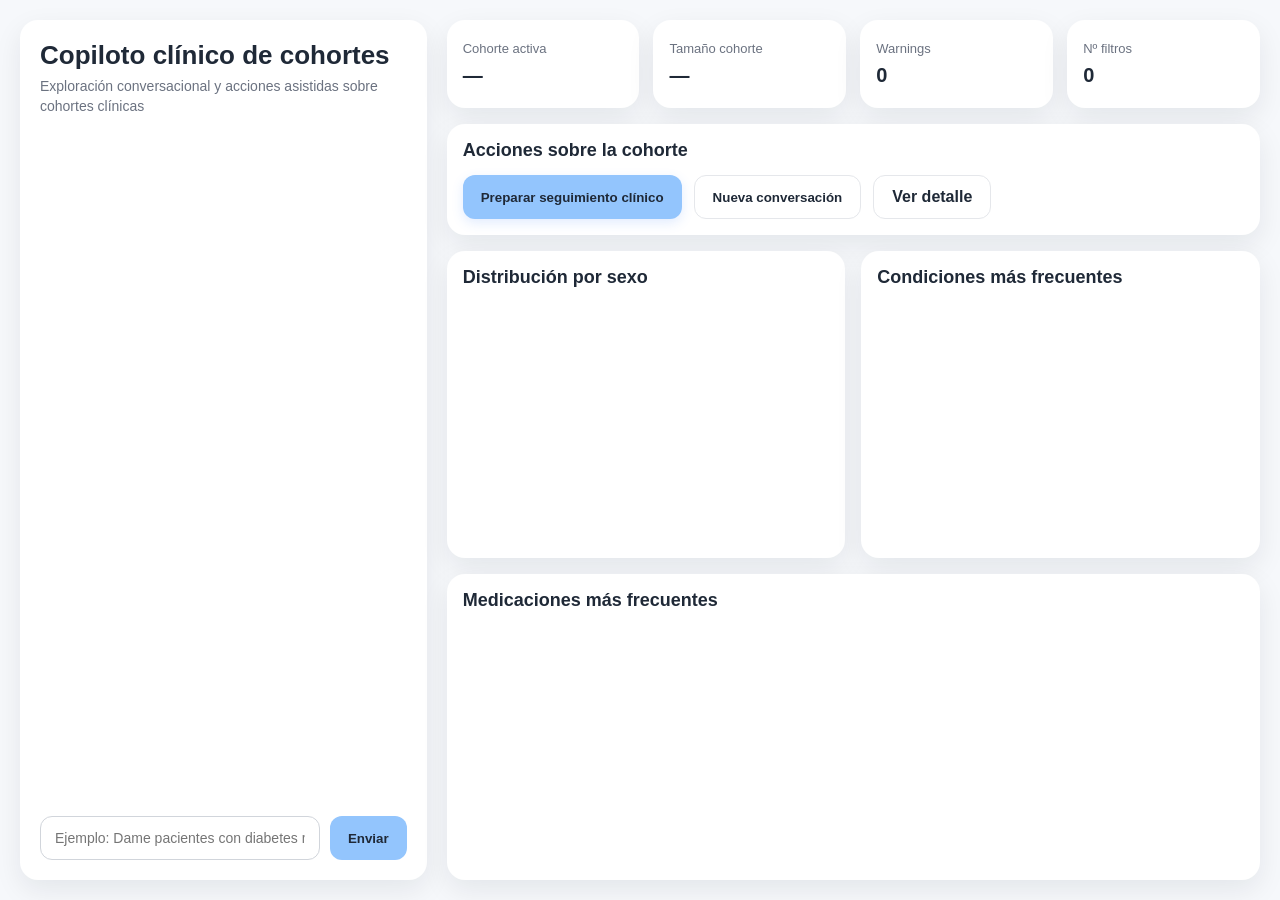
==== frontend/index.html @ 21d8b42e "Primera aproximación al frontend realizada. Falta refinarla y ver que añadir." ====
<!DOCTYPE html>
<html lang="es">
<head>
  <meta charset="UTF-8" />
  <meta name="viewport" content="width=device-width, initial-scale=1.0" />
  <title>Copiloto clínico de cohortes</title>
  <link rel="stylesheet" href="./styles.css" />
  <script src="https://cdn.plot.ly/plotly-2.35.2.min.js"></script>
</head>
<body>
  <div class="app main-app">
    <aside class="chat-column">
      <div class="panel">
        <div class="panel-header">
          <h1>Copiloto clínico de cohortes</h1>
          <p class="subtitle">
            Exploración conversacional y acciones asistidas sobre cohortes clínicas
          </p>
        </div>

        <div id="chat-messages" class="chat-messages"></div>

        <form id="chat-form" class="chat-form">
          <input
            id="chat-input"
            type="text"
            placeholder="Ejemplo: Dame pacientes con diabetes mayores de 65 años"
            autocomplete="off"
          />
          <button type="submit">Enviar</button>
        </form>
      </div>
    </aside>

    <main class="dashboard-column dashboard-main">
      <section class="summary-grid">
        <div class="summary-card">
          <span class="summary-label">Cohorte activa</span>
          <span id="cohort-id" class="summary-value">—</span>
        </div>

        <div class="summary-card">
          <span class="summary-label">Tamaño cohorte</span>
          <span id="cohort-size" class="summary-value">—</span>
        </div>

        <div class="summary-card">
          <span class="summary-label">Warnings</span>
          <span id="warnings-count" class="summary-value">0</span>
        </div>

        <div class="summary-card">
          <span class="summary-label">Nº filtros</span>
          <span id="filters-count" class="summary-value">0</span>
        </div>
      </section>

      <section class="actions-section">
        <div class="card actions-card">
          <div class="card-header">
            <h2>Acciones sobre la cohorte</h2>
          </div>
          <div class="actions-row">
            <button id="followup-btn" class="primary-action-btn">
              Preparar seguimiento clínico
            </button>

            <button id="reset-btn" class="secondary-action-btn">
              Nueva conversación
            </button>

            <a class="secondary-link-btn" href="./stats.html">
              Ver detalle
            </a>
          </div>
        </div>
      </section>

      <section class="charts-grid main-charts-grid">
        <div class="card chart-card">
          <div class="card-header">
            <h2>Distribución por sexo</h2>
          </div>
          <div id="sex-chart" class="chart chart-main"></div>
        </div>

        <div class="card chart-card">
          <div class="card-header">
            <h2>Condiciones más frecuentes</h2>
          </div>
          <div id="conditions-chart" class="chart chart-main"></div>
        </div>

        <div class="card chart-card full-width">
          <div class="card-header">
            <h2>Medicaciones más frecuentes</h2>
          </div>
          <div id="medications-chart" class="chart chart-main-large"></div>
        </div>
      </section>
    </main>
  </div>

  <script src="./app.js"></script>
</body>
</html>
---- frontend/styles.css ----
* {
  box-sizing: border-box;
}

:root {
  --bg: #f6f8fb;
  --panel: #ffffff;
  --border: #e5e7eb;
  --text: #1f2937;
  --muted: #6b7280;
  --shadow: 0 10px 28px rgba(15, 23, 42, 0.08);
  --radius: 18px;
  --user-bg: #dbeafe;
  --bot-bg: #f3f4f6;
  --primary: #93c5fd;
  --primary-dark: #60a5fa;
}

html,
body {
  margin: 0;
  font-family: Arial, sans-serif;
  background: var(--bg);
  color: var(--text);
}

body {
  min-height: 100vh;
}

.main-app {
  display: grid;
  grid-template-columns: 1fr 2fr;
  gap: 20px;
  height: 100vh;
  padding: 20px;
}

.chat-column,
.dashboard-column {
  min-width: 0;
  min-height: 0;
}

.panel,
.card,
.summary-card {
  background: var(--panel);
  border-radius: var(--radius);
  box-shadow: var(--shadow);
}

.panel {
  height: calc(100vh - 40px);
  display: flex;
  flex-direction: column;
  padding: 20px;
}

.panel-header {
  margin-bottom: 16px;
}

h1 {
  margin: 0 0 6px 0;
  font-size: 26px;
  line-height: 1.2;
}

.subtitle {
  margin: 0;
  color: var(--muted);
  font-size: 14px;
  line-height: 1.4;
}

.chat-messages {
  flex: 1;
  overflow-y: auto;
  padding: 8px 4px;
  margin-bottom: 16px;
}

.message {
  margin-bottom: 14px;
  padding: 12px 14px;
  border-radius: 16px;
  line-height: 1.5;
  white-space: pre-wrap;
}

.message.user {
  background: var(--user-bg);
  margin-left: 30px;
}

.message.bot {
  background: var(--bot-bg);
  margin-right: 30px;
}

.chat-form {
  display: flex;
  gap: 10px;
}

.chat-form input {
  flex: 1;
  padding: 13px 14px;
  border-radius: 12px;
  border: 1px solid #d1d5db;
  outline: none;
  font-size: 14px;
}

.chat-form input:focus {
  border-color: var(--primary-dark);
  box-shadow: 0 0 0 4px rgba(147, 197, 253, 0.2);
}

.chat-form button {
  border: none;
  border-radius: 12px;
  padding: 12px 18px;
  background: var(--primary);
  cursor: pointer;
  font-weight: 700;
  color: #1f2937;
}

.chat-form button:hover {
  background: var(--primary-dark);
}

.dashboard-main {
  display: grid;
  grid-template-rows: auto auto 1fr;
  gap: 16px;
}

.summary-grid {
  display: grid;
  grid-template-columns: repeat(4, 1fr);
  gap: 14px;
}

.summary-card {
  padding: 16px;
  min-height: 88px;
  display: flex;
  flex-direction: column;
  justify-content: center;
}

.summary-label {
  font-size: 13px;
  color: var(--muted);
  margin-bottom: 8px;
}

.summary-value {
  font-size: 20px;
  font-weight: 700;
  word-break: break-word;
}

.actions-card {
  padding: 16px;
}

.actions-row {
  display: flex;
  gap: 12px;
  flex-wrap: wrap;
}

.primary-action-btn,
.secondary-link-btn,
.secondary-action-btn {
  border: none;
  border-radius: 12px;
  padding: 12px 18px;
  cursor: pointer;
  font-weight: 700;
  color: #1f2937;
  text-decoration: none;
  display: inline-flex;
  align-items: center;
}

.primary-action-btn {
  background: var(--primary);
  box-shadow: 0 4px 12px rgba(59, 130, 246, 0.15);
}

.primary-action-btn:hover {
  background: var(--primary-dark);
}

.primary-action-btn:disabled {
  cursor: not-allowed;
  opacity: 0.7;
}

.secondary-link-btn,
.secondary-action-btn {
  background: #ffffff;
  border: 1px solid var(--border);
}

.secondary-link-btn:hover,
.secondary-action-btn:hover {
  background: #f9fafb;
}

.main-charts-grid {
  display: grid;
  grid-template-columns: 1fr 1fr;
  gap: 16px;
  min-height: 0;
}

.chart-card {
  padding: 16px;
  min-height: 0;
}

.full-width {
  grid-column: 1 / -1;
}

.chart {
  width: 100%;
}

.chart-main {
  height: 250px;
}

.chart-main-large {
  height: 260px;
}

.card {
  padding: 16px;
}

.card-header {
  display: flex;
  align-items: center;
  justify-content: space-between;
  margin-bottom: 14px;
}

.card-header h2 {
  margin: 0;
  font-size: 18px;
}

.table-wrapper {
  overflow: auto;
}

.data-table {
  width: 100%;
  border-collapse: collapse;
  font-size: 14px;
}

.data-table th,
.data-table td {
  text-align: left;
  padding: 10px 12px;
  border-bottom: 1px solid var(--border);
  vertical-align: top;
}

.data-table th {
  font-size: 13px;
  color: var(--muted);
  font-weight: 700;
}

.followup-table td,
.followup-table th {
  white-space: nowrap;
}

.followup-table td:nth-child(10),
.followup-table td:nth-child(11) {
  white-space: normal;
  min-width: 220px;
}

.empty-cell {
  color: var(--muted);
  text-align: center;
}

.warnings-content ul {
  margin: 0;
  padding-left: 18px;
}

.warnings-content li {
  margin-bottom: 8px;
}

.muted {
  color: var(--muted);
  margin: 0;
}

.badge {
  display: inline-block;
  padding: 4px 8px;
  border-radius: 999px;
  font-size: 12px;
  background: #eef2ff;
  margin-right: 6px;
  margin-bottom: 4px;
}

.priority-high {
  color: #b91c1c;
  font-weight: 700;
}

.priority-medium {
  color: #b45309;
  font-weight: 700;
}

.priority-low {
  color: #166534;
  font-weight: 700;
}

/* Stats page */
.stats-page {
  padding: 20px;
  display: flex;
  flex-direction: column;
  gap: 16px;
}

.stats-header {
  display: flex;
  justify-content: space-between;
  align-items: center;
}

.stats-grid {
  display: grid;
  grid-template-columns: 1fr 1fr;
  gap: 16px;
}

.full-span {
  grid-column: 1 / -1;
}

.stats-table-wrapper {
  max-height: 320px;
}

.large-table {
  max-height: 380px;
}

@media (max-width: 1200px) {
  .main-app {
    grid-template-columns: 1fr;
    height: auto;
    min-height: 100vh;
  }

  .panel {
    height: auto;
    min-height: 500px;
  }

  .summary-grid {
    grid-template-columns: repeat(2, 1fr);
  }

  .main-charts-grid,
  .stats-grid {
    grid-template-columns: 1fr;
  }

  .full-width,
  .full-span {
    grid-column: auto;
  }

  .stats-header {
    flex-direction: column;
    align-items: flex-start;
    gap: 12px;
  }
}
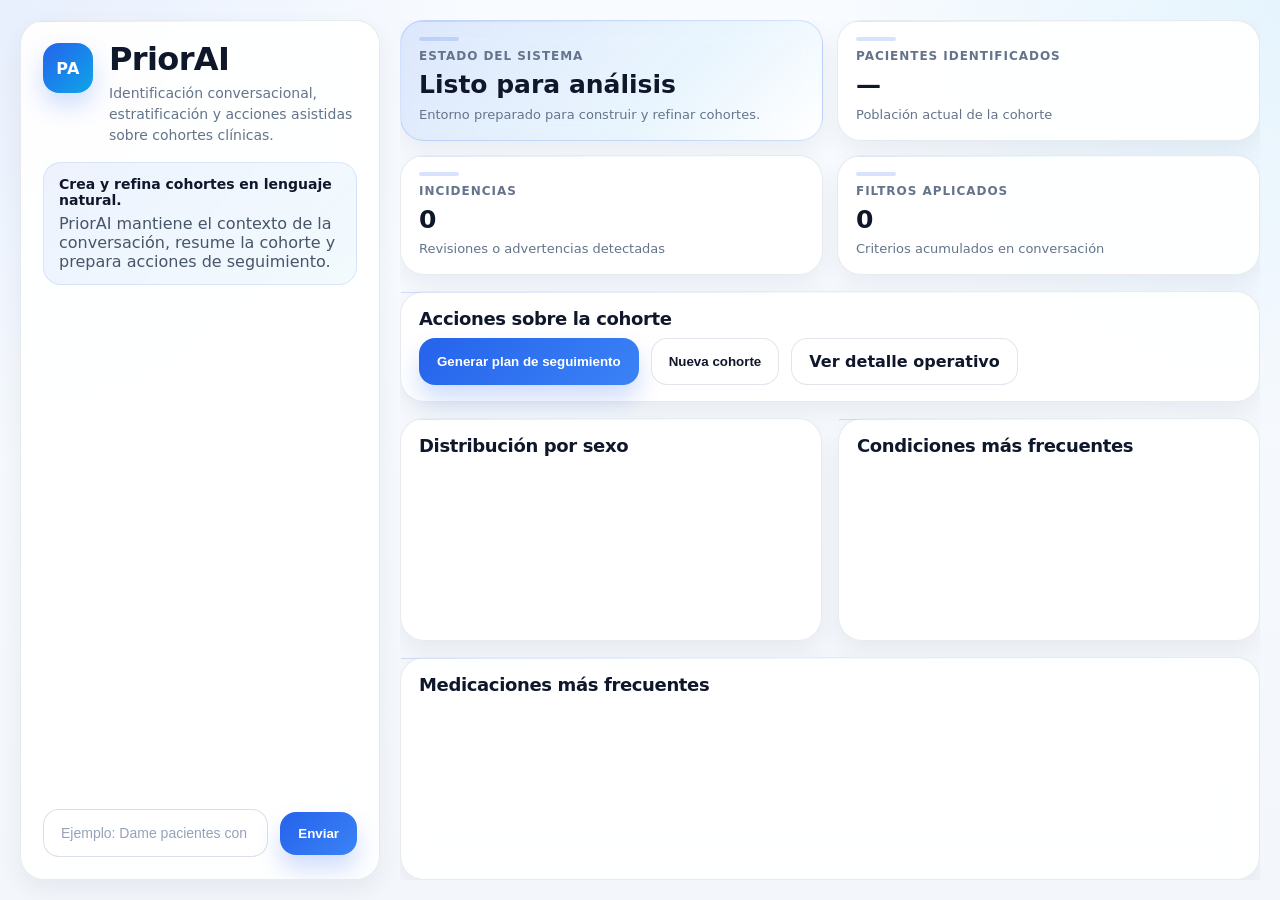
==== commit 9264121f: "Terminados los cambios del frontend." ====
--- a/frontend/index.html
+++ b/frontend/index.html
@@ -3,19 +3,29 @@
 <head>
   <meta charset="UTF-8" />
   <meta name="viewport" content="width=device-width, initial-scale=1.0" />
-  <title>Copiloto clínico de cohortes</title>
+  <title>PriorAI</title>
   <link rel="stylesheet" href="./styles.css" />
   <script src="https://cdn.plot.ly/plotly-2.35.2.min.js"></script>
 </head>
 <body>
   <div class="app main-app">
     <aside class="chat-column">
-      <div class="panel">
-        <div class="panel-header">
-          <h1>Copiloto clínico de cohortes</h1>
-          <p class="subtitle">
-            Exploración conversacional y acciones asistidas sobre cohortes clínicas
-          </p>
+      <div class="panel conversation-panel">
+        <div class="panel-header brand-header">
+          <div class="brand-mark">PA</div>
+          <div>
+            <h1>PriorAI</h1>
+            <p class="subtitle">
+              Identificación conversacional, estratificación y acciones asistidas sobre cohortes clínicas.
+            </p>
+          </div>
+        </div>
+
+        <div class="hero-note compact-hero-note">
+          <strong>Crea y refina cohortes en lenguaje natural.</strong>
+          <span>
+            PriorAI mantiene el contexto de la conversación, resume la cohorte y prepara acciones de seguimiento.
+          </span>
         </div>
 
         <div id="chat-messages" class="chat-messages"></div>
@@ -24,7 +34,7 @@
           <input
             id="chat-input"
             type="text"
-            placeholder="Ejemplo: Dame pacientes con diabetes mayores de 65 años"
+            placeholder="Ejemplo: Dame pacientes con diabetes."
             autocomplete="off"
           />
           <button type="submit">Enviar</button>
@@ -32,69 +42,74 @@
       </div>
     </aside>
 
-    <main class="dashboard-column dashboard-main">
-      <section class="summary-grid">
-        <div class="summary-card">
-          <span class="summary-label">Cohorte activa</span>
-          <span id="cohort-id" class="summary-value">—</span>
+    <main class="dashboard-column dashboard-main dashboard-main-compact">
+      <section class="summary-grid summary-grid-compact">
+        <div class="summary-card summary-highlight">
+          <span class="summary-label">Estado del sistema</span>
+          <span class="summary-value">Listo para análisis</span>
+          <span class="summary-meta">Entorno preparado para construir y refinar cohortes.</span>
+          <span id="cohort-id" class="visually-hidden">—</span>
         </div>
 
         <div class="summary-card">
-          <span class="summary-label">Tamaño cohorte</span>
+          <span class="summary-label">Pacientes identificados</span>
           <span id="cohort-size" class="summary-value">—</span>
+          <span class="summary-meta">Población actual de la cohorte</span>
         </div>
 
         <div class="summary-card">
-          <span class="summary-label">Warnings</span>
+          <span class="summary-label">Incidencias</span>
           <span id="warnings-count" class="summary-value">0</span>
+          <span class="summary-meta">Revisiones o advertencias detectadas</span>
         </div>
 
         <div class="summary-card">
-          <span class="summary-label">Nº filtros</span>
+          <span class="summary-label">Filtros aplicados</span>
           <span id="filters-count" class="summary-value">0</span>
+          <span class="summary-meta">Criterios acumulados en conversación</span>
         </div>
       </section>
 
       <section class="actions-section">
-        <div class="card actions-card">
-          <div class="card-header">
+        <div class="card actions-card compact-card">
+          <div class="card-header card-header-stack compact-card-header compact-card-header-minimal">
             <h2>Acciones sobre la cohorte</h2>
           </div>
           <div class="actions-row">
             <button id="followup-btn" class="primary-action-btn">
-              Preparar seguimiento clínico
+              Generar plan de seguimiento
             </button>
 
             <button id="reset-btn" class="secondary-action-btn">
-              Nueva conversación
+              Nueva cohorte
             </button>
 
             <a class="secondary-link-btn" href="./stats.html">
-              Ver detalle
+              Ver detalle operativo
             </a>
           </div>
         </div>
       </section>
 
-      <section class="charts-grid main-charts-grid">
+      <section class="charts-grid main-charts-grid compact-charts-grid">
         <div class="card chart-card">
-          <div class="card-header">
-            <h2>Distribución por sexo</h2>
-          </div>
+          <div class="card-header chart-header compact-chart-header compact-chart-header-minimal">
+          <h2>Distribución por sexo</h2>
+        </div>
           <div id="sex-chart" class="chart chart-main"></div>
         </div>
 
         <div class="card chart-card">
-          <div class="card-header">
-            <h2>Condiciones más frecuentes</h2>
-          </div>
+          <div class="card-header chart-header compact-chart-header compact-chart-header-minimal">
+          <h2>Condiciones más frecuentes</h2>
+        </div>
           <div id="conditions-chart" class="chart chart-main"></div>
         </div>
 
         <div class="card chart-card full-width">
-          <div class="card-header">
-            <h2>Medicaciones más frecuentes</h2>
-          </div>
+          <div class="card-header chart-header compact-chart-header compact-chart-header-minimal">
+          <h2>Medicaciones más frecuentes</h2>
+        </div>
           <div id="medications-chart" class="chart chart-main-large"></div>
         </div>
       </section>
@@ -103,4 +118,4 @@
 
   <script src="./app.js"></script>
 </body>
-</html>+</html>
--- a/frontend/styles.css
+++ b/frontend/styles.css
@@ -3,24 +3,43 @@
 }
 
 :root {
-  --bg: #f6f8fb;
-  --panel: #ffffff;
-  --border: #e5e7eb;
-  --text: #1f2937;
-  --muted: #6b7280;
-  --shadow: 0 10px 28px rgba(15, 23, 42, 0.08);
-  --radius: 18px;
-  --user-bg: #dbeafe;
-  --bot-bg: #f3f4f6;
-  --primary: #93c5fd;
-  --primary-dark: #60a5fa;
+  --bg: #f3f7fc;
+  --bg-soft: #eef4fb;
+  --panel: rgba(255, 255, 255, 0.92);
+  --panel-strong: #ffffff;
+  --border: rgba(148, 163, 184, 0.22);
+  --border-strong: rgba(148, 163, 184, 0.32);
+  --text: #0f172a;
+  --muted: #64748b;
+  --muted-strong: #475569;
+  --primary: #2563eb;
+  --primary-dark: #1d4ed8;
+  --primary-soft: rgba(37, 99, 235, 0.1);
+  --success: #16a34a;
+  --success-soft: rgba(22, 163, 74, 0.12);
+  --warning: #ea580c;
+  --warning-soft: rgba(234, 88, 12, 0.12);
+  --danger: #dc2626;
+  --danger-soft: rgba(220, 38, 38, 0.12);
+  --shadow-sm: 0 10px 24px rgba(15, 23, 42, 0.06);
+  --shadow-md: 0 18px 48px rgba(15, 23, 42, 0.08);
+  --radius-xl: 24px;
+  --radius-lg: 18px;
+  --radius-md: 14px;
+  --user-bg: linear-gradient(135deg, rgba(219, 234, 254, 0.95), rgba(191, 219, 254, 0.95));
+  --bot-bg: #f8fafc;
 }
 
 html,
 body {
   margin: 0;
-  font-family: Arial, sans-serif;
-  background: var(--bg);
+  height: 100%;
+  overflow: hidden;
+  font-family: Inter, ui-sans-serif, system-ui, -apple-system, BlinkMacSystemFont, "Segoe UI", sans-serif;
+  background:
+    radial-gradient(circle at top left, rgba(37, 99, 235, 0.08), transparent 30%),
+    radial-gradient(circle at top right, rgba(14, 165, 233, 0.08), transparent 28%),
+    linear-gradient(180deg, #f8fbff 0%, var(--bg) 100%);
   color: var(--text);
 }
 
@@ -28,12 +47,17 @@
   min-height: 100vh;
 }
 
+a {
+  color: inherit;
+}
+
 .main-app {
   display: grid;
-  grid-template-columns: 1fr 2fr;
+  grid-template-columns: 400px minmax(0, 1fr);
   gap: 20px;
   height: 100vh;
   padding: 20px;
+  overflow: hidden;
 }
 
 .chat-column,
@@ -46,126 +70,341 @@
 .card,
 .summary-card {
   background: var(--panel);
-  border-radius: var(--radius);
-  box-shadow: var(--shadow);
+  backdrop-filter: blur(14px);
+  border: 1px solid var(--border);
+  border-radius: var(--radius-xl);
+  box-shadow: var(--shadow-sm);
 }
 
 .panel {
-  height: calc(100vh - 40px);
+  height: 100%;
   display: flex;
   flex-direction: column;
-  padding: 20px;
-}
-
-.panel-header {
+  padding: 22px;
+  overflow: hidden;
+}
+
+.conversation-panel {
+  position: relative;
+}
+
+.conversation-panel::before,
+.card::before,
+.summary-card::before {
+  content: "";
+  position: absolute;
+  inset: 0 auto auto 0;
+  width: 100%;
+  height: 1px;
+  background: linear-gradient(90deg, rgba(37, 99, 235, 0.18), rgba(14, 165, 233, 0.06), transparent);
+  pointer-events: none;
+}
+
+.card,
+.summary-card {
+  position: relative;
+}
+
+.brand-header {
+  display: flex;
+  align-items: flex-start;
+  gap: 16px;
   margin-bottom: 16px;
+}
+
+.brand-mark {
+  width: 50px;
+  height: 50px;
+  border-radius: 16px;
+  display: grid;
+  place-items: center;
+  background: linear-gradient(135deg, var(--primary), #0ea5e9);
+  color: #fff;
+  font-weight: 800;
+  letter-spacing: 0.02em;
+  box-shadow: 0 12px 24px rgba(37, 99, 235, 0.22);
+  flex-shrink: 0;
+}
+
+.eyebrow {
+  display: inline-flex;
+  align-items: center;
+  gap: 8px;
+  margin-bottom: 8px;
+  color: var(--primary-dark);
+  font-size: 11px;
+  font-weight: 800;
+  letter-spacing: 0.12em;
+  text-transform: uppercase;
+}
+
+h1,
+h2 {
+  letter-spacing: -0.02em;
 }
 
 h1 {
   margin: 0 0 6px 0;
-  font-size: 26px;
-  line-height: 1.2;
-}
-
-.subtitle {
+  font-size: 32px;
+  line-height: 1.05;
+}
+
+h2 {
+  margin: 0;
+  font-size: 21px;
+  line-height: 1.15;
+}
+
+.subtitle,
+.muted {
   margin: 0;
   color: var(--muted);
   font-size: 14px;
-  line-height: 1.4;
+  line-height: 1.5;
+}
+
+.hero-note {
+  display: grid;
+  gap: 6px;
+  padding: 14px 16px;
+  border-radius: 18px;
+  background: linear-gradient(135deg, rgba(37, 99, 235, 0.08), rgba(14, 165, 233, 0.05));
+  border: 1px solid rgba(37, 99, 235, 0.12);
+  color: var(--muted-strong);
+  margin-bottom: 14px;
+  flex-shrink: 0;
+}
+
+.compact-hero-note {
+  padding: 13px 15px;
+}
+
+.hero-note strong {
+  color: var(--text);
+  font-size: 14px;
 }
 
 .chat-messages {
   flex: 1;
+  min-height: 0;
   overflow-y: auto;
-  padding: 8px 4px;
-  margin-bottom: 16px;
+  padding: 4px 2px 10px;
+  margin-bottom: 14px;
+  scroll-behavior: smooth;
+}
+
+.chat-messages::-webkit-scrollbar,
+.table-wrapper::-webkit-scrollbar,
+.stats-table-wrapper::-webkit-scrollbar {
+  width: 10px;
+  height: 10px;
+}
+
+.chat-messages::-webkit-scrollbar-thumb,
+.table-wrapper::-webkit-scrollbar-thumb,
+.stats-table-wrapper::-webkit-scrollbar-thumb {
+  background: rgba(148, 163, 184, 0.45);
+  border-radius: 999px;
+  border: 2px solid transparent;
+  background-clip: padding-box;
 }
 
 .message {
+  position: relative;
   margin-bottom: 14px;
-  padding: 12px 14px;
-  border-radius: 16px;
-  line-height: 1.5;
+  padding: 14px 16px;
+  border-radius: 18px;
+  line-height: 1.6;
   white-space: pre-wrap;
+  font-size: 14px;
+  border: 1px solid transparent;
+  box-shadow: 0 8px 22px rgba(15, 23, 42, 0.04);
 }
 
 .message.user {
   background: var(--user-bg);
-  margin-left: 30px;
+  margin-left: 32px;
+  border-color: rgba(37, 99, 235, 0.12);
 }
 
 .message.bot {
   background: var(--bot-bg);
-  margin-right: 30px;
+  margin-right: 32px;
+  border-color: rgba(148, 163, 184, 0.16);
 }
 
 .chat-form {
-  display: flex;
-  gap: 10px;
+  display: grid;
+  grid-template-columns: 1fr auto;
+  gap: 12px;
+  align-items: center;
+  flex-shrink: 0;
 }
 
 .chat-form input {
-  flex: 1;
-  padding: 13px 14px;
-  border-radius: 12px;
-  border: 1px solid #d1d5db;
+  width: 100%;
+  padding: 15px 17px;
+  border-radius: 16px;
+  border: 1px solid rgba(148, 163, 184, 0.34);
   outline: none;
   font-size: 14px;
+  background: rgba(255, 255, 255, 0.94);
+  color: var(--text);
+  transition: 0.2s ease;
+}
+
+.chat-form input::placeholder {
+  color: #94a3b8;
 }
 
 .chat-form input:focus {
-  border-color: var(--primary-dark);
-  box-shadow: 0 0 0 4px rgba(147, 197, 253, 0.2);
-}
-
-.chat-form button {
+  border-color: rgba(37, 99, 235, 0.42);
+  box-shadow: 0 0 0 5px rgba(37, 99, 235, 0.1);
+}
+
+.chat-form button,
+.primary-action-btn,
+.secondary-link-btn,
+.secondary-action-btn,
+.slot-action-btn {
+  transition: 0.18s ease;
+}
+
+.chat-form button,
+.primary-action-btn {
   border: none;
-  border-radius: 12px;
-  padding: 12px 18px;
-  background: var(--primary);
+  border-radius: 16px;
+  padding: 14px 18px;
+  background: linear-gradient(135deg, var(--primary), #3b82f6);
   cursor: pointer;
-  font-weight: 700;
-  color: #1f2937;
-}
-
-.chat-form button:hover {
-  background: var(--primary-dark);
+  font-weight: 800;
+  color: #fff;
+  box-shadow: 0 14px 24px rgba(37, 99, 235, 0.22);
+}
+
+.chat-form button:hover,
+.primary-action-btn:hover {
+  transform: translateY(-1px);
+  background: linear-gradient(135deg, var(--primary-dark), var(--primary));
 }
 
 .dashboard-main {
   display: grid;
-  grid-template-rows: auto auto 1fr;
   gap: 16px;
+  min-width: 0;
+  min-height: 0;
+  overflow: hidden;
+}
+
+.dashboard-main-compact {
+  grid-template-rows: auto auto auto;
+}
+
+.compact-charts-grid {
+  align-content: start;
 }
 
 .summary-grid {
   display: grid;
-  grid-template-columns: repeat(4, 1fr);
+  grid-template-columns: repeat(4, minmax(0, 1fr));
   gap: 14px;
 }
 
+.summary-grid-compact {
+  align-content: start;
+}
+
 .summary-card {
-  padding: 16px;
-  min-height: 88px;
+  padding: 16px 18px;
+  min-height: 104px;
   display: flex;
   flex-direction: column;
   justify-content: center;
+  position: relative;
+  overflow: hidden;
+}
+
+.summary-card::after {
+  content: "";
+  position: absolute;
+  top: 16px;
+  left: 18px;
+  width: 40px;
+  height: 4px;
+  border-radius: 999px;
+  background: rgba(37, 99, 235, 0.18);
+}
+
+.summary-highlight,
+.summary-highlight-soft {
+  background: linear-gradient(135deg, rgba(37, 99, 235, 0.12), rgba(14, 165, 233, 0.06) 65%, rgba(255, 255, 255, 0.98));
+  border-color: rgba(37, 99, 235, 0.18);
 }
 
 .summary-label {
+  font-size: 12px;
+  color: var(--muted);
+  margin: 12px 0 8px;
+  font-weight: 700;
+  text-transform: uppercase;
+  letter-spacing: 0.08em;
+}
+
+.summary-value {
+  font-size: 25px;
+  line-height: 1.1;
+  font-weight: 800;
+  word-break: break-word;
+  color: var(--text);
+}
+
+.summary-meta {
+  margin-top: 7px;
   font-size: 13px;
   color: var(--muted);
+  line-height: 1.4;
+}
+
+.actions-card,
+.card {
+  padding: 18px;
+}
+
+.compact-card {
+  padding: 16px 18px;
+}
+
+.card-header {
+  display: flex;
+  align-items: center;
+  justify-content: space-between;
+  gap: 14px;
+  margin-bottom: 14px;
+}
+
+.card-header-stack {
+  align-items: flex-start;
+}
+
+.compact-card-header,
+.compact-chart-header {
+  margin-bottom: 12px;
+}
+
+.compact-card-header-minimal,
+.compact-chart-header-minimal {
   margin-bottom: 8px;
 }
 
-.summary-value {
-  font-size: 20px;
-  font-weight: 700;
-  word-break: break-word;
-}
-
-.actions-card {
-  padding: 16px;
+.compact-card-header-minimal h2,
+.compact-chart-header-minimal h2 {
+  font-size: 18px;
+  line-height: 1.2;
+}
+
+.action-copy {
+  max-width: 420px;
+  font-size: 13px;
 }
 
 .actions-row {
@@ -174,87 +413,72 @@
   flex-wrap: wrap;
 }
 
-.primary-action-btn,
 .secondary-link-btn,
 .secondary-action-btn {
-  border: none;
-  border-radius: 12px;
-  padding: 12px 18px;
+  border-radius: 16px;
+  padding: 13px 17px;
   cursor: pointer;
-  font-weight: 700;
-  color: #1f2937;
+  font-weight: 800;
   text-decoration: none;
   display: inline-flex;
   align-items: center;
-}
-
-.primary-action-btn {
-  background: var(--primary);
-  box-shadow: 0 4px 12px rgba(59, 130, 246, 0.15);
-}
-
-.primary-action-btn:hover {
-  background: var(--primary-dark);
+  justify-content: center;
+  color: var(--text);
+  background: rgba(255, 255, 255, 0.94);
+  border: 1px solid rgba(148, 163, 184, 0.28);
+  box-shadow: inset 0 1px 0 rgba(255,255,255,0.5);
+}
+
+.secondary-link-btn:hover,
+.secondary-action-btn:hover {
+  transform: translateY(-1px);
+  border-color: rgba(37, 99, 235, 0.26);
+  background: #ffffff;
 }
 
 .primary-action-btn:disabled {
   cursor: not-allowed;
   opacity: 0.7;
-}
-
-.secondary-link-btn,
-.secondary-action-btn {
-  background: #ffffff;
-  border: 1px solid var(--border);
-}
-
-.secondary-link-btn:hover,
-.secondary-action-btn:hover {
-  background: #f9fafb;
+  transform: none;
 }
 
 .main-charts-grid {
   display: grid;
-  grid-template-columns: 1fr 1fr;
+  grid-template-columns: minmax(0, 1fr) minmax(0, 1fr);
   gap: 16px;
   min-height: 0;
-}
-
-.chart-card {
-  padding: 16px;
-  min-height: 0;
+  overflow: visible;
 }
 
 .full-width {
   grid-column: 1 / -1;
 }
 
+.chart-card {
+  min-height: 0;
+  overflow: visible;
+  padding-top: 16px;
+}
+
 .chart {
   width: 100%;
+  border-radius: 18px;
 }
 
 .chart-main {
+  height: 236px;
+}
+
+#sex-chart.chart-main {
   height: 250px;
 }
 
 .chart-main-large {
-  height: 260px;
-}
-
-.card {
-  padding: 16px;
-}
-
-.card-header {
-  display: flex;
-  align-items: center;
-  justify-content: space-between;
-  margin-bottom: 14px;
-}
-
-.card-header h2 {
-  margin: 0;
-  font-size: 18px;
+  height: 228px;
+}
+
+.chart-header {
+  align-items: flex-start;
 }
 
 .table-wrapper {
@@ -263,22 +487,37 @@
 
 .data-table {
   width: 100%;
-  border-collapse: collapse;
+  border-collapse: separate;
+  border-spacing: 0;
   font-size: 14px;
 }
 
 .data-table th,
 .data-table td {
   text-align: left;
-  padding: 10px 12px;
-  border-bottom: 1px solid var(--border);
+  padding: 13px 14px;
+  border-bottom: 1px solid rgba(148, 163, 184, 0.16);
   vertical-align: top;
 }
 
+.data-table thead th {
+  position: sticky;
+  top: 0;
+  background: rgba(248, 250, 252, 0.96);
+  backdrop-filter: blur(6px);
+  z-index: 1;
+}
+
 .data-table th {
-  font-size: 13px;
+  font-size: 12px;
   color: var(--muted);
-  font-weight: 700;
+  font-weight: 800;
+  letter-spacing: 0.05em;
+  text-transform: uppercase;
+}
+
+.data-table tbody tr:hover td {
+  background: rgba(37, 99, 235, 0.035);
 }
 
 .followup-table td,
@@ -286,8 +525,17 @@
   white-space: nowrap;
 }
 
-.followup-table td:nth-child(10),
-.followup-table td:nth-child(11) {
+.followup-table td:nth-child(5) {
+  white-space: normal;
+  min-width: 340px;
+}
+
+.followup-table td:nth-child(6) {
+  white-space: normal;
+  min-width: 360px;
+}
+
+.followup-table td:nth-child(7) {
   white-space: normal;
   min-width: 220px;
 }
@@ -295,80 +543,279 @@
 .empty-cell {
   color: var(--muted);
   text-align: center;
-}
-
-.warnings-content ul {
-  margin: 0;
-  padding-left: 18px;
-}
-
-.warnings-content li {
-  margin-bottom: 8px;
-}
-
-.muted {
-  color: var(--muted);
-  margin: 0;
-}
-
-.badge {
-  display: inline-block;
-  padding: 4px 8px;
-  border-radius: 999px;
-  font-size: 12px;
-  background: #eef2ff;
-  margin-right: 6px;
-  margin-bottom: 4px;
+  padding: 28px 16px;
+}
+
+.priority-high,
+.priority-medium,
+.priority-low {
+  font-weight: 800;
 }
 
 .priority-high {
-  color: #b91c1c;
-  font-weight: 700;
+  color: var(--danger);
 }
 
 .priority-medium {
-  color: #b45309;
-  font-weight: 700;
+  color: var(--warning);
 }
 
 .priority-low {
-  color: #166534;
-  font-weight: 700;
-}
-
-/* Stats page */
+  color: var(--success);
+}
+
 .stats-page {
   padding: 20px;
-  display: flex;
-  flex-direction: column;
+  height: 100vh;
+  overflow: hidden;
+  display: grid;
+  grid-template-rows: auto auto minmax(0, 1fr);
   gap: 16px;
+}
+
+.compact-stats-header {
+  min-height: 0;
 }
 
 .stats-header {
   display: flex;
   justify-content: space-between;
+  align-items: flex-start;
+  gap: 16px;
+}
+
+.booking-summary-grid {
+  display: grid;
+  grid-template-columns: repeat(3, minmax(0, 1fr));
+  gap: 14px;
+}
+
+.mini-summary-card {
+  min-height: 104px;
+}
+
+.compact-stats-grid {
+  display: grid;
+  grid-template-columns: minmax(0, 1fr) minmax(0, 1.15fr);
+  grid-template-rows: 184px minmax(0, 1fr);
+  gap: 16px;
+  min-height: 0;
+  overflow: hidden;
+}
+
+.compact-stats-grid-tight {
+  align-content: stretch;
+}
+
+.compact-stats-grid .card {
+  min-height: 0;
+  display: flex;
+  flex-direction: column;
+  overflow: hidden;
+}
+
+.compact-stats-grid .full-span {
+  grid-column: 1 / -1;
+}
+
+.small-filters-card {
+  max-height: 184px;
+}
+
+.stats-table-wrapper {
+  flex: 1;
+  min-height: 0;
+  overflow-y: auto;
+  overflow-x: auto;
+}
+
+.small-filters-card .stats-table-wrapper {
+  max-height: 114px;
+}
+
+.compact-large-table {
+  max-height: none;
+}
+
+.priority-chip,
+.status-badge {
+  display: inline-flex;
   align-items: center;
-}
-
-.stats-grid {
-  display: grid;
-  grid-template-columns: 1fr 1fr;
-  gap: 16px;
-}
-
-.full-span {
-  grid-column: 1 / -1;
-}
-
-.stats-table-wrapper {
-  max-height: 320px;
-}
-
-.large-table {
-  max-height: 380px;
-}
-
-@media (max-width: 1200px) {
+  padding: 6px 11px;
+  border-radius: 999px;
+  font-size: 12px;
+  font-weight: 800;
+  letter-spacing: 0.01em;
+}
+
+.priority-alta {
+  background: rgba(220, 38, 38, 0.12);
+  color: var(--danger);
+}
+
+.priority-media {
+  background: rgba(234, 88, 12, 0.12);
+  color: var(--warning);
+}
+
+.priority-baja {
+  background: rgba(22, 163, 74, 0.12);
+  color: var(--success);
+}
+
+.agenda-block {
+  display: flex;
+  flex-direction: column;
+  gap: 10px;
+  min-width: 300px;
+}
+
+.status-auto {
+  background: rgba(22, 163, 74, 0.12);
+  color: var(--success);
+}
+
+.status-pending {
+  background: rgba(37, 99, 235, 0.12);
+  color: var(--primary-dark);
+}
+
+.status-routine {
+  background: rgba(100, 116, 139, 0.12);
+  color: #475569;
+}
+
+.status-review {
+  background: rgba(220, 38, 38, 0.12);
+  color: var(--danger);
+}
+
+.agenda-card,
+.slot-card,
+.agenda-dropdown {
+  background: rgba(248, 250, 252, 0.94);
+  border: 1px solid rgba(148, 163, 184, 0.18);
+  border-radius: 16px;
+  padding: 12px 14px;
+}
+
+.slot-stack {
+  display: flex;
+  flex-direction: column;
+  gap: 10px;
+}
+
+.agenda-main,
+.slot-main {
+  font-weight: 800;
+  font-size: 13px;
+  margin-bottom: 4px;
+  color: var(--text);
+}
+
+.agenda-sub,
+.slot-sub,
+.agenda-note {
+  font-size: 12px;
+  color: var(--muted);
+  line-height: 1.45;
+}
+
+.agenda-dropdown-summary {
+  cursor: pointer;
+  font-weight: 800;
+  font-size: 13px;
+  color: var(--text);
+  list-style: none;
+}
+
+.agenda-dropdown summary::-webkit-details-marker {
+  display: none;
+}
+
+.agenda-dropdown[open] {
+  padding-bottom: 12px;
+}
+
+.agenda-dropdown .slot-stack {
+  margin-top: 12px;
+}
+
+.agenda-actions {
+  display: flex;
+  gap: 8px;
+  margin-top: 10px;
+  flex-wrap: wrap;
+}
+
+.slot-action-btn {
+  border: none;
+  border-radius: 12px;
+  padding: 9px 12px;
+  font-size: 12px;
+  font-weight: 800;
+  cursor: pointer;
+}
+
+.slot-action-btn:hover {
+  transform: translateY(-1px);
+}
+
+.cancel-booking-btn {
+  background: rgba(220, 38, 38, 0.12);
+  color: var(--danger);
+}
+
+.cancel-booking-btn:hover {
+  background: rgba(220, 38, 38, 0.18);
+}
+
+.reschedule-booking-btn {
+  background: rgba(37, 99, 235, 0.12);
+  color: var(--primary-dark);
+}
+
+.reschedule-booking-btn:hover {
+  background: rgba(37, 99, 235, 0.18);
+}
+
+.confirm-slot-btn {
+  background: rgba(22, 163, 74, 0.12);
+  color: var(--success);
+}
+
+.confirm-slot-btn:hover {
+  background: rgba(22, 163, 74, 0.18);
+}
+
+.visually-hidden {
+  position: absolute !important;
+  width: 1px;
+  height: 1px;
+  padding: 0;
+  margin: -1px;
+  overflow: hidden;
+  clip: rect(0, 0, 0, 0);
+  white-space: nowrap;
+  border: 0;
+}
+
+@media (max-width: 1360px) {
+  .main-app {
+    grid-template-columns: 360px minmax(0, 1fr);
+  }
+
+  .summary-grid {
+    grid-template-columns: repeat(2, minmax(0, 1fr));
+  }
+}
+
+@media (max-width: 1120px) {
+  html,
+  body {
+    overflow: auto;
+  }
+
   .main-app {
     grid-template-columns: 1fr;
     height: auto;
@@ -376,27 +823,88 @@
   }
 
   .panel {
+    min-height: 560px;
     height: auto;
-    min-height: 500px;
-  }
-
-  .summary-grid {
-    grid-template-columns: repeat(2, 1fr);
-  }
-
-  .main-charts-grid,
-  .stats-grid {
-    grid-template-columns: 1fr;
-  }
-
-  .full-width,
-  .full-span {
-    grid-column: auto;
+  }
+
+  .stats-page {
+    height: auto;
+    overflow: visible;
+    grid-template-rows: auto;
   }
 
   .stats-header {
     flex-direction: column;
     align-items: flex-start;
-    gap: 12px;
-  }
-}+  }
+
+  .main-charts-grid,
+  .compact-stats-grid,
+  .booking-summary-grid {
+    grid-template-columns: 1fr;
+  }
+
+  .compact-stats-grid {
+    grid-template-rows: auto;
+  }
+
+  .compact-stats-grid .full-span,
+  .full-width {
+    grid-column: auto;
+  }
+}
+
+@media (max-width: 720px) {
+  .main-app,
+  .stats-page {
+    padding: 14px;
+    gap: 14px;
+  }
+
+  .panel,
+  .card,
+  .summary-card {
+    border-radius: 20px;
+  }
+
+  .brand-header {
+    flex-direction: column;
+  }
+
+  h1 {
+    font-size: 30px;
+  }
+
+  h2 {
+    font-size: 20px;
+  }
+
+  .summary-grid,
+  .booking-summary-grid {
+    grid-template-columns: 1fr;
+  }
+
+  .chat-form {
+    grid-template-columns: 1fr;
+  }
+
+  .actions-row {
+    flex-direction: column;
+  }
+
+  .secondary-link-btn,
+  .secondary-action-btn,
+  .primary-action-btn,
+  .chat-form button {
+    width: 100%;
+  }
+}
+.main-charts-grid .chart-card:first-child {
+  max-height: 340px;
+  overflow-y: auto !important;
+  overflow-x: hidden;
+}
+
+#sex-chart.chart-main {
+  height: 320px !important;
+}
